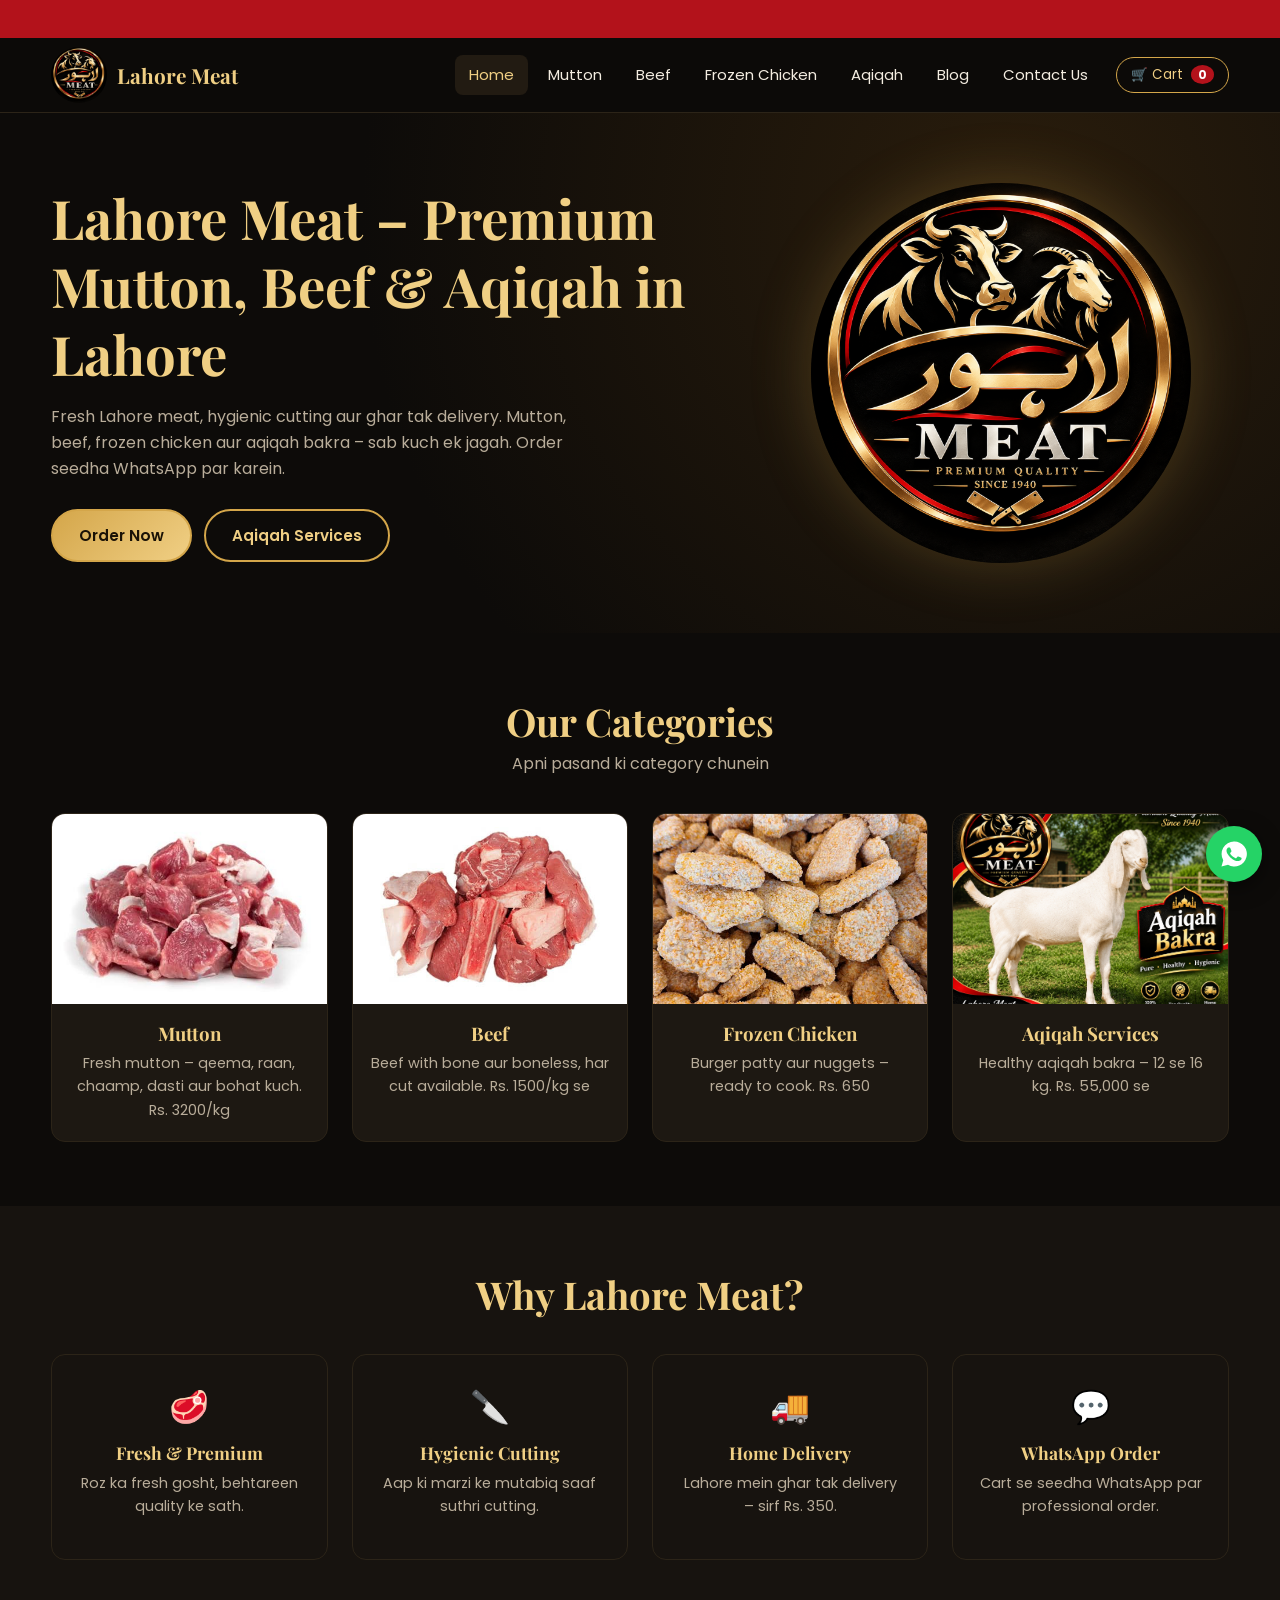
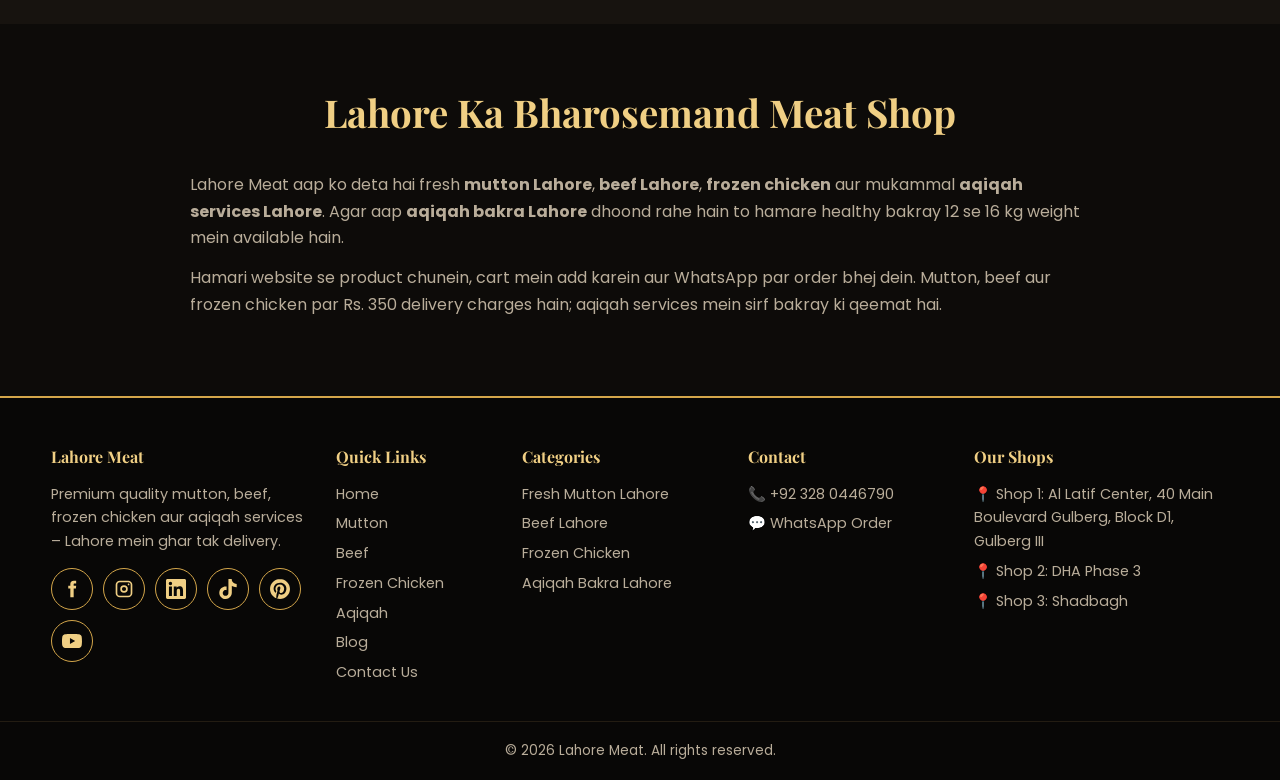
==== index.html @ cf118fa5 "Add files via upload" ====
<!DOCTYPE html>
<html lang="en">
<head>
<meta charset="UTF-8">
<meta name="viewport" content="width=device-width, initial-scale=1">
<title>Lahore Meat | Fresh Mutton, Beef, Frozen Chicken & Aqiqah Services Lahore</title>
<meta name="description" content="Lahore Meat – fresh mutton, beef, frozen chicken aur aqiqah bakra services Lahore mein. WhatsApp par order karein: +92 328 0446790.">
<meta name="keywords" content="Lahore meat, mutton Lahore, beef Lahore, frozen chicken, aqiqah bakra, aqiqah services, aqiqah Lahore">
<meta name="robots" content="index, follow">
<meta property="og:title" content="Lahore Meat | Fresh Mutton, Beef, Frozen Chicken & Aqiqah Services Lahore">
<meta property="og:description" content="Lahore Meat – fresh mutton, beef, frozen chicken aur aqiqah bakra services Lahore mein. WhatsApp par order karein: +92 328 0446790.">
<meta property="og:image" content="logo.png">
<meta property="og:type" content="website">
<link rel="icon" href="logo.png">
<link rel="preconnect" href="https://fonts.googleapis.com">
<link rel="preconnect" href="https://fonts.gstatic.com" crossorigin>
<link href="https://fonts.googleapis.com/css2?family=Playfair+Display:wght@600;700&family=Poppins:wght@400;500;600&display=swap" rel="stylesheet">
<link rel="stylesheet" href="style.css">
<script type="application/ld+json">{"@context":"https://schema.org","@type":"Butcher","name":"Lahore Meat","image":"logo.png","telephone":"+92 328 0446790","address":[{"@type":"PostalAddress","streetAddress":"Shop 1 Al Latif Center, 40 Main Boulevard Gulberg, Block D1, Gulberg III","addressLocality":"Lahore","addressCountry":"PK"},{"@type":"PostalAddress","streetAddress":"Shop 2 DHA Phase 3","addressLocality":"Lahore","addressCountry":"PK"},{"@type":"PostalAddress","streetAddress":"Shop 3 Shadbagh","addressLocality":"Lahore","addressCountry":"PK"}],"url":"","sameAs":["https://www.instagram.com/lahoremeat/","https://www.facebook.com/lahoremeat1/","https://www.linkedin.com/company/lahore-meat/home/","https://www.tiktok.com/@lahoremeat","https://www.pinterest.com/meatlahoree/","https://www.youtube.com/@meatlahore"]}</script>
</head>
<body>
<div id="site-header"></div>
<main>
<section class="hero"><div class="container"><div>
<h1>Lahore Meat – Premium Mutton, Beef &amp; Aqiqah in Lahore</h1>
<p>Fresh Lahore meat, hygienic cutting aur ghar tak delivery. Mutton, beef, frozen chicken aur aqiqah bakra – sab kuch ek jagah. Order seedha WhatsApp par karein.</p>
<div class="btns"><a class="btn btn-gold" href="mutton.html">Order Now</a><a class="btn btn-line" href="aqiqah.html">Aqiqah Services</a></div></div>
<img src="logo.png" alt="Lahore Meat logo – mutton, beef and aqiqah Lahore"></div></section>
<section><div class="container"><div class="sec-title"><h2>Our Categories</h2><p>Apni pasand ki category chunein</p></div><div class="grid cat-grid"><a class="cat-card" href="mutton.html"><img src="mutton-regular.jpg" alt="Mutton Lahore" loading="lazy"><div><h3>Mutton</h3><p>Fresh mutton – qeema, raan, chaamp, dasti aur bohat kuch. Rs. 3200/kg</p></div></a><a class="cat-card" href="beef.html"><img src="beef-withbone.jpg" alt="Beef Lahore" loading="lazy"><div><h3>Beef</h3><p>Beef with bone aur boneless, har cut available. Rs. 1500/kg se</p></div></a><a class="cat-card" href="frozen-chicken.html"><img src="chicken-nuggets.jpg" alt="Frozen Chicken Lahore" loading="lazy"><div><h3>Frozen Chicken</h3><p>Burger patty aur nuggets – ready to cook. Rs. 650</p></div></a><a class="cat-card" href="aqiqah.html"><img src="aqiqah-bakra14-15kg.png" alt="Aqiqah Services Lahore" loading="lazy"><div><h3>Aqiqah Services</h3><p>Healthy aqiqah bakra – 12 se 16 kg. Rs. 55,000 se</p></div></a></div></div></section>
<section class="seo-text"><div class="container"><div class="sec-title"><h2>Why Lahore Meat?</h2></div><div class="grid features">
<div class="feature"><i>🥩</i><h3>Fresh &amp; Premium</h3><p>Roz ka fresh gosht, behtareen quality ke sath.</p></div>
<div class="feature"><i>🔪</i><h3>Hygienic Cutting</h3><p>Aap ki marzi ke mutabiq saaf suthri cutting.</p></div>
<div class="feature"><i>🚚</i><h3>Home Delivery</h3><p>Lahore mein ghar tak delivery – sirf Rs. 350.</p></div>
<div class="feature"><i>💬</i><h3>WhatsApp Order</h3><p>Cart se seedha WhatsApp par professional order.</p></div></div></div></section>
<section><div class="container"><div class="sec-title"><h2>Lahore Ka Bharosemand Meat Shop</h2></div>
<div class="seo-text" style="background:none"><p>Lahore Meat aap ko deta hai fresh <strong>mutton Lahore</strong>, <strong>beef Lahore</strong>, <strong>frozen chicken</strong> aur mukammal <strong>aqiqah services Lahore</strong>. Agar aap <strong>aqiqah bakra Lahore</strong> dhoond rahe hain to hamare healthy bakray 12 se 16 kg weight mein available hain.</p>
<p>Hamari website se product chunein, cart mein add karein aur WhatsApp par order bhej dein. Mutton, beef aur frozen chicken par Rs. 350 delivery charges hain; aqiqah services mein sirf bakray ki qeemat hai.</p></div></div></section>
</main>
<div id="site-footer"></div>
<script src="script.js"></script>
</body>
</html>
---- style.css ----
/* ===== Lahore Meat – style.css ===== */
:root{--bg:#0d0b09;--bg2:#17130f;--card:#1d1812;--gold:#d4a64a;--gold2:#f0cf84;--red:#b3121b;--text:#f4ede1;--muted:#b9ad9a;--wa:#25d366;--r:14px}
*{box-sizing:border-box;margin:0;padding:0}
html{scroll-behavior:smooth}
body{font-family:'Poppins',Arial,sans-serif;background:var(--bg);color:var(--text);line-height:1.65}
img{max-width:100%;display:block}
a{color:inherit;text-decoration:none}
h1,h2,h3{font-family:'Playfair Display',Georgia,serif;line-height:1.25}
.container{width:min(1180px,92%);margin:auto}
section{padding:64px 0}
.sec-title{text-align:center;margin-bottom:36px}
.sec-title h2{font-size:clamp(1.7rem,4vw,2.4rem);color:var(--gold2)}
.sec-title p{color:var(--muted);margin-top:6px}
.btn{display:inline-block;padding:12px 26px;border-radius:50px;font-weight:600;border:2px solid var(--gold);cursor:pointer;transition:.25s;font-size:.95rem;font-family:inherit}
.btn-gold{background:linear-gradient(135deg,var(--gold),var(--gold2));color:#1a1206}
.btn-gold:hover{transform:translateY(-2px);box-shadow:0 8px 22px rgba(212,166,74,.35)}
.btn-line{background:transparent;color:var(--gold2)}
.btn-line:hover{background:var(--gold);color:#1a1206}
.btn-wa{background:var(--wa);border-color:var(--wa);color:#04210f}

/* Top running bar */
.topbar{background:var(--red);color:#fff;overflow:hidden;white-space:nowrap;font-size:.9rem;font-weight:500}
.topbar span{display:inline-block;padding:7px 0;padding-left:100%;animation:run 22s linear infinite}
.topbar:hover span{animation-play-state:paused}
@keyframes run{to{transform:translateX(-100%)}}

/* Header */
.header{position:sticky;top:0;z-index:50;background:rgba(13,11,9,.96);backdrop-filter:blur(8px);border-bottom:1px solid #2c2418}
.header .container{display:flex;align-items:center;justify-content:space-between;height:74px}
.brand{display:flex;align-items:center;gap:10px;font-family:'Playfair Display',serif;font-size:1.3rem;color:var(--gold2);font-weight:700}
.brand img{height:56px;width:56px;border-radius:50%}
.nav{display:flex;gap:6px;align-items:center}
.nav a{padding:8px 14px;border-radius:8px;font-size:.93rem;color:var(--text);transition:.2s}
.nav a:hover,.nav a.active{color:var(--gold2);background:#221b12}
.cart-btn{position:relative;background:none;border:1px solid var(--gold);color:var(--gold2);border-radius:50px;padding:7px 14px;cursor:pointer;font-family:inherit;margin-left:8px}
.cart-btn b{background:var(--red);color:#fff;border-radius:50%;padding:1px 7px;font-size:.75rem;margin-left:4px}
.burger{display:none;background:none;border:0;color:var(--gold2);font-size:1.9rem;cursor:pointer}

/* Hero */
.hero{padding:70px 0;background:radial-gradient(circle at 80% 20%,#2a1d0c 0,var(--bg) 60%)}
.hero .container{display:grid;grid-template-columns:1.2fr .8fr;gap:40px;align-items:center}
.hero h1{font-size:clamp(2rem,5vw,3.4rem);color:var(--gold2)}
.hero p{color:var(--muted);margin:16px 0 26px;max-width:540px}
.hero .btns{display:flex;gap:12px;flex-wrap:wrap}
.hero img{width:min(380px,100%);margin:auto;border-radius:50%;box-shadow:0 0 60px rgba(212,166,74,.25)}
.page-hero{padding:48px 0;text-align:center;background:linear-gradient(180deg,#1f170c,var(--bg))}
.page-hero h1{font-size:clamp(1.9rem,4.5vw,2.9rem);color:var(--gold2)}
.page-hero p{color:var(--muted);max-width:680px;margin:10px auto 0}

/* Grids & cards */
.grid{display:grid;gap:24px}
.cat-grid{grid-template-columns:repeat(auto-fit,minmax(240px,1fr))}
.cat-card{background:var(--card);border:1px solid #2c2418;border-radius:var(--r);overflow:hidden;transition:.3s;text-align:center}
.cat-card:hover{transform:translateY(-6px);border-color:var(--gold)}
.cat-card img{width:100%;height:190px;object-fit:cover}
.cat-card div{padding:18px}
.cat-card h3{color:var(--gold2);margin-bottom:6px}
.cat-card p{color:var(--muted);font-size:.9rem}
.prod-grid{grid-template-columns:repeat(auto-fill,minmax(250px,1fr))}
.prod{background:var(--card);border:1px solid #2c2418;border-radius:var(--r);overflow:hidden;display:flex;flex-direction:column;transition:.3s}
.prod:hover{border-color:var(--gold);transform:translateY(-4px)}
.prod img{width:100%;height:200px;object-fit:cover}
.prod-body{padding:16px;display:flex;flex-direction:column;gap:8px;flex:1}
.prod h3{font-size:1.1rem;color:var(--gold2)}
.prod small{color:var(--muted)}
.price{font-size:1.25rem;font-weight:700}
.price span{font-size:.8rem;color:var(--muted);font-weight:400}
.qty{display:flex;align-items:center;gap:10px;margin-top:auto}
.qty button{width:32px;height:32px;border-radius:50%;border:1px solid var(--gold);background:none;color:var(--gold2);font-size:1.1rem;cursor:pointer}
.qty output{min-width:70px;text-align:center;font-weight:600}
.prod .btn{width:100%;text-align:center;padding:10px}

/* Info boxes */
.features{grid-template-columns:repeat(auto-fit,minmax(220px,1fr))}
.feature{background:var(--bg2);border:1px solid #2c2418;border-radius:var(--r);padding:26px;text-align:center}
.feature i{font-style:normal;font-size:2rem}
.feature h3{margin:8px 0;color:var(--gold2);font-size:1.1rem}
.feature p{color:var(--muted);font-size:.9rem}
.note{background:#221b12;border-left:4px solid var(--gold);padding:14px 18px;border-radius:8px;margin-bottom:28px;color:var(--gold2);font-size:.95rem}
.seo-text{background:var(--bg2)}
.seo-text p{color:var(--muted);margin-bottom:14px;max-width:900px;margin-inline:auto}

/* Blog & contact */
.post{background:var(--card);border:1px solid #2c2418;border-radius:var(--r);padding:28px;margin-bottom:24px}
.post .tag{display:inline-block;background:var(--red);color:#fff;font-size:.75rem;padding:2px 12px;border-radius:50px;margin-bottom:8px}
.post h2{color:var(--gold2);font-size:1.5rem;margin-bottom:10px}
.post p{color:var(--muted);margin-bottom:10px}
.contact-grid{grid-template-columns:repeat(auto-fit,minmax(260px,1fr))}
.contact-card{background:var(--card);border:1px solid #2c2418;border-radius:var(--r);padding:30px;text-align:center}
.contact-card h3{color:var(--gold2);margin:8px 0}
.contact-card p{color:var(--muted);margin-bottom:14px}

/* Footer */
.footer{background:#080706;border-top:2px solid var(--gold);padding:46px 0 0}
.footer .cols{display:grid;grid-template-columns:1.3fr .8fr 1fr 1fr 1.3fr;gap:30px}
.footer h4{color:var(--gold2);margin-bottom:12px;font-family:'Playfair Display',serif}
.footer p,.footer li{color:var(--muted);font-size:.9rem}
.footer ul{list-style:none}
.footer li{margin-bottom:6px}
.footer a:hover{color:var(--gold2)}
.social{display:flex;flex-wrap:wrap;gap:10px;margin-top:14px}
.social a{width:42px;height:42px;border-radius:50%;border:1px solid var(--gold);display:grid;place-items:center;color:var(--gold2);transition:.25s}
.social a:hover{background:var(--gold);color:#1a1206}
.social svg{width:20px;height:20px;fill:currentColor}
.copy{text-align:center;padding:18px;margin-top:30px;border-top:1px solid #231c12;color:var(--muted);font-size:.85rem}

/* Cart drawer & floating WhatsApp */
.wa-float{position:fixed;right:18px;bottom:18px;z-index:60;background:var(--wa);width:56px;height:56px;border-radius:50%;display:grid;place-items:center;box-shadow:0 6px 20px rgba(0,0,0,.5)}
.wa-float svg{width:30px;height:30px;fill:#fff}
.overlay{position:fixed;inset:0;background:rgba(0,0,0,.6);z-index:70;display:none}
.overlay.open{display:block}
.drawer{position:fixed;top:0;right:-440px;width:min(420px,100%);height:100%;background:var(--bg2);z-index:80;transition:.3s;display:flex;flex-direction:column;border-left:1px solid var(--gold)}
.drawer.open{right:0}
.drawer header{display:flex;justify-content:space-between;align-items:center;padding:18px;border-bottom:1px solid #2c2418}
.drawer header h3{color:var(--gold2)}
.dh-actions{display:flex;align-items:center;gap:12px}
.dh-wa{width:38px;height:38px;border-radius:50%;background:var(--wa);display:grid;place-items:center}
.dh-wa svg{width:22px;height:22px;fill:#fff}
.fld{font-size:.85rem;font-weight:500;color:var(--gold2);margin-bottom:-6px}
.drawer header button{background:none;border:0;color:var(--text);font-size:1.6rem;cursor:pointer}
.cart-items{flex:1;overflow:auto;padding:14px 18px}
.ci{display:flex;justify-content:space-between;gap:10px;padding:10px 0;border-bottom:1px solid #2c2418;font-size:.9rem}
.ci small{color:var(--muted);display:block}
.ci button{background:none;border:0;color:#ff6b6b;cursor:pointer;font-size:.8rem}
.cart-foot{padding:16px 18px;border-top:1px solid #2c2418;display:grid;gap:10px}
.cart-foot input,.cart-foot textarea{width:100%;padding:10px;border-radius:8px;border:1px solid #3a2f1d;background:var(--bg);color:var(--text);font-family:inherit}
.row{display:flex;justify-content:space-between;font-size:.92rem;color:var(--muted)}
.row.total{color:var(--gold2);font-weight:700;font-size:1.1rem}
.empty{text-align:center;color:var(--muted);padding:40px 0}

/* Responsive */
@media(max-width:860px){
 .burger{display:block}
 .nav{position:absolute;top:74px;left:0;right:0;background:var(--bg);flex-direction:column;padding:12px;border-bottom:1px solid var(--gold);display:none}
 .nav.open{display:flex}
 .nav a{width:100%;text-align:center}
 .hero .container{grid-template-columns:1fr;text-align:center}
 .hero p{margin-inline:auto}.hero .btns{justify-content:center}
 .hero img{order:-1;width:240px}
 .footer .cols{grid-template-columns:1fr 1fr}.footer .cols>div:first-child,.footer .cols>div:last-child{grid-column:1/-1}
 section{padding:46px 0}
}
@media(max-width:520px){.footer .cols{grid-template-columns:1fr}.brand span{font-size:1.05rem}.prod-grid{grid-template-columns:1fr 1fr;gap:12px}.prod img{height:130px}.prod-body{padding:10px}.prod h3{font-size:.95rem}.qty button{width:28px;height:28px}.qty output{min-width:52px;font-size:.85rem}}
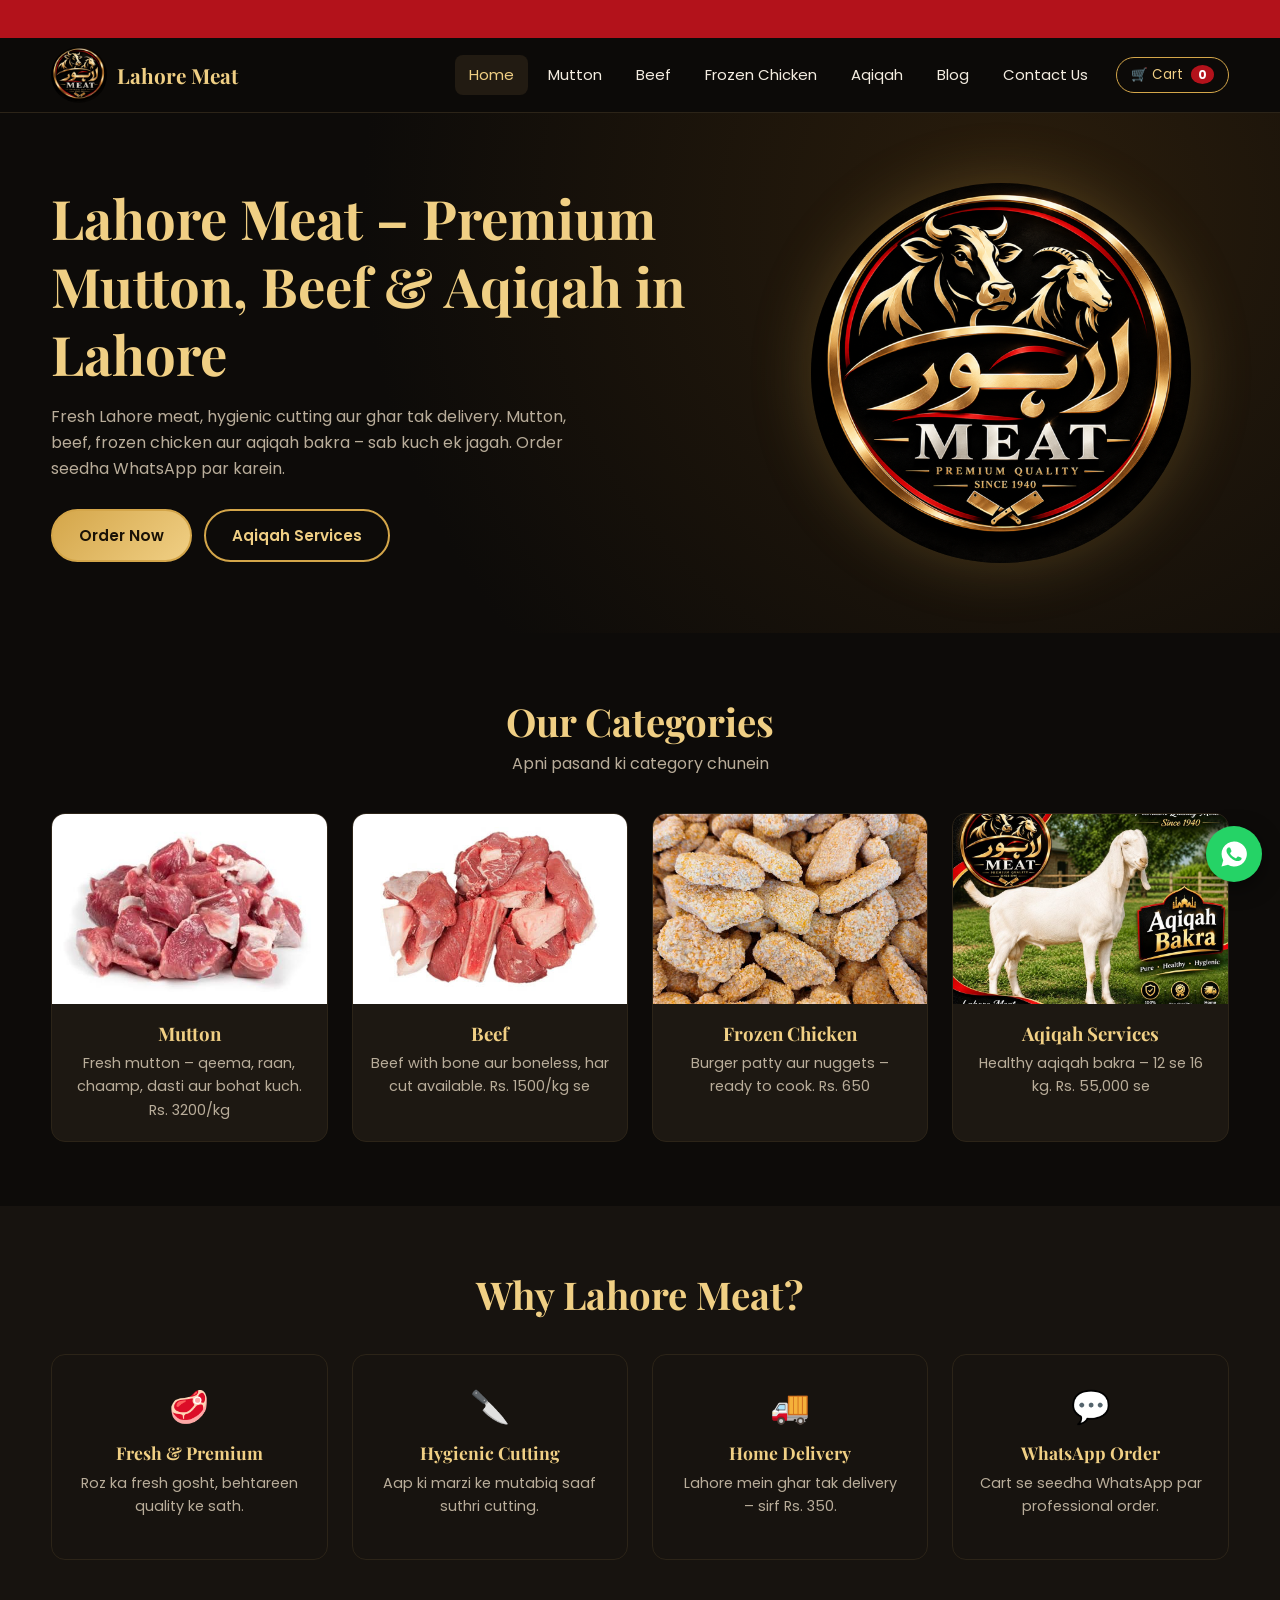
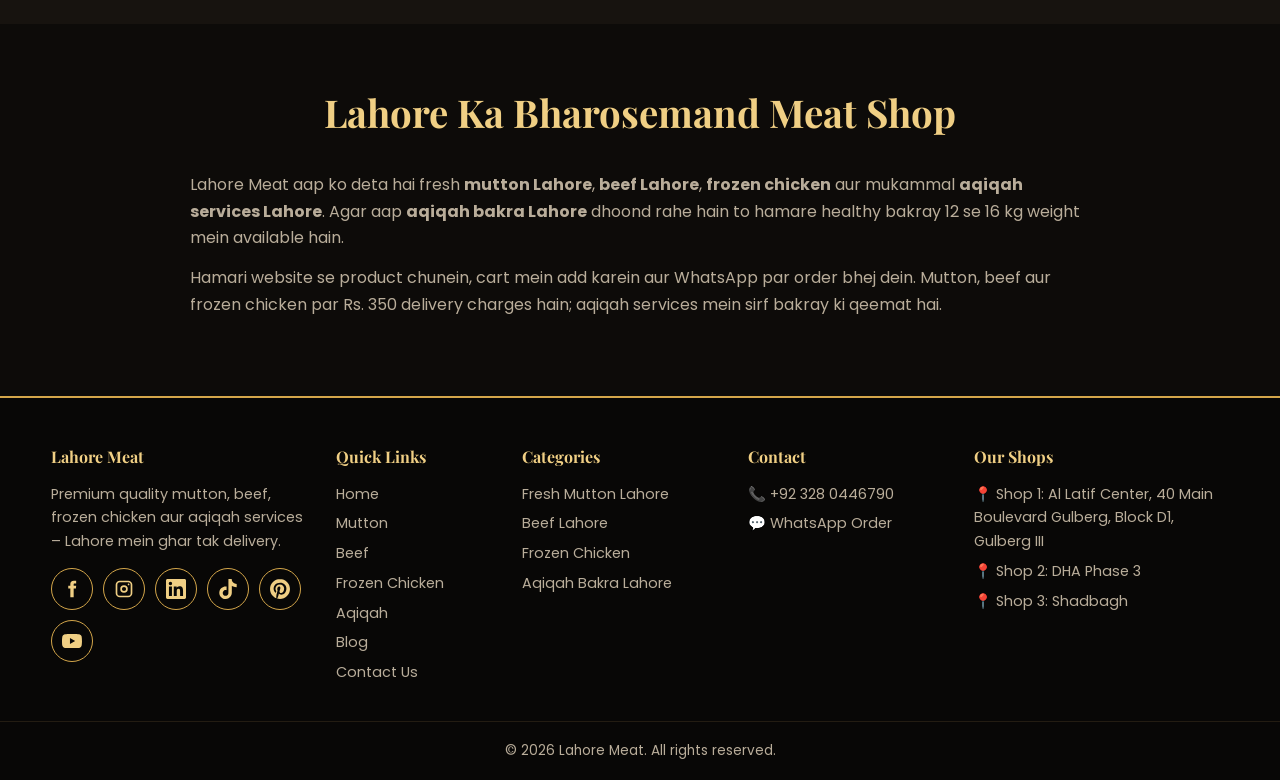
==== commit 158aef8f: "Add files via upload Updated website" ====
--- a/index.html
+++ b/index.html
@@ -1,24 +1,47 @@
 <!DOCTYPE html>
-<html lang="en">
+<html lang="en-PK">
 <head>
+<!-- Google Tag Manager -->
+<script>(function(w,d,s,l,i){w[l]=w[l]||[];w[l].push({'gtm.start':new Date().getTime(),event:'gtm.js'});var f=d.getElementsByTagName(s)[0],j=d.createElement(s),dl=l!='dataLayer'?'&l='+l:'';j.async=true;j.src='https://www.googletagmanager.com/gtm.js?id='+i+dl;f.parentNode.insertBefore(j,f);})(window,document,'script','dataLayer','GTM-W9HLSXT3');</script>
+<!-- End Google Tag Manager -->
 <meta charset="UTF-8">
 <meta name="viewport" content="width=device-width, initial-scale=1">
-<title>Lahore Meat | Fresh Mutton, Beef, Frozen Chicken & Aqiqah Services Lahore</title>
+<title>Lahore Meat | Fresh Mutton, Beef & Aqiqah Services in Lahore</title>
 <meta name="description" content="Lahore Meat – fresh mutton, beef, frozen chicken aur aqiqah bakra services Lahore mein. WhatsApp par order karein: +92 328 0446790.">
 <meta name="keywords" content="Lahore meat, mutton Lahore, beef Lahore, frozen chicken, aqiqah bakra, aqiqah services, aqiqah Lahore">
-<meta name="robots" content="index, follow">
-<meta property="og:title" content="Lahore Meat | Fresh Mutton, Beef, Frozen Chicken & Aqiqah Services Lahore">
+<meta property="og:title" content="Lahore Meat | Fresh Mutton, Beef & Aqiqah Services in Lahore">
 <meta property="og:description" content="Lahore Meat – fresh mutton, beef, frozen chicken aur aqiqah bakra services Lahore mein. WhatsApp par order karein: +92 328 0446790.">
-<meta property="og:image" content="logo.png">
-<meta property="og:type" content="website">
-<link rel="icon" href="logo.png">
 <link rel="preconnect" href="https://fonts.googleapis.com">
 <link rel="preconnect" href="https://fonts.gstatic.com" crossorigin>
 <link href="https://fonts.googleapis.com/css2?family=Playfair+Display:wght@600;700&family=Poppins:wght@400;500;600&display=swap" rel="stylesheet">
 <link rel="stylesheet" href="style.css">
-<script type="application/ld+json">{"@context":"https://schema.org","@type":"Butcher","name":"Lahore Meat","image":"logo.png","telephone":"+92 328 0446790","address":[{"@type":"PostalAddress","streetAddress":"Shop 1 Al Latif Center, 40 Main Boulevard Gulberg, Block D1, Gulberg III","addressLocality":"Lahore","addressCountry":"PK"},{"@type":"PostalAddress","streetAddress":"Shop 2 DHA Phase 3","addressLocality":"Lahore","addressCountry":"PK"},{"@type":"PostalAddress","streetAddress":"Shop 3 Shadbagh","addressLocality":"Lahore","addressCountry":"PK"}],"url":"","sameAs":["https://www.instagram.com/lahoremeat/","https://www.facebook.com/lahoremeat1/","https://www.linkedin.com/company/lahore-meat/home/","https://www.tiktok.com/@lahoremeat","https://www.pinterest.com/meatlahoree/","https://www.youtube.com/@meatlahore"]}</script>
+<!-- SEO -->
+<link rel="canonical" href="https://lahoremeat.com/">
+<link rel="icon" type="image/png" href="logo.png">
+<link rel="apple-touch-icon" href="logo.png">
+<meta name="theme-color" content="#0d0b09">
+<meta name="author" content="Lahore Meat">
+<meta name="robots" content="index, follow, max-image-preview:large, max-snippet:-1">
+<meta property="og:type" content="website">
+<meta property="og:site_name" content="Lahore Meat">
+<meta property="og:locale" content="en_PK">
+<meta property="og:url" content="https://lahoremeat.com/">
+<meta property="og:image" content="https://lahoremeat.com/og-image.jpg">
+<meta property="og:image:width" content="1200">
+<meta property="og:image:height" content="630">
+<meta property="og:image:alt" content="Lahore Meat – fresh mutton, beef, frozen chicken and aqiqah in Lahore">
+<meta name="twitter:card" content="summary_large_image">
+<meta name="twitter:title" content="Lahore Meat | Fresh Mutton, Beef & Aqiqah Services in Lahore">
+<meta name="twitter:description" content="Lahore Meat – fresh mutton, beef, frozen chicken aur aqiqah bakra services Lahore mein. WhatsApp par order karein: +92 328 0446790.">
+<meta name="twitter:image" content="https://lahoremeat.com/og-image.jpg">
+<script type="application/ld+json">{"@context":"https://schema.org","@type":["Butcher","LocalBusiness"],"@id":"https://lahoremeat.com/#business","name":"Lahore Meat","url":"https://lahoremeat.com/","image":"https://lahoremeat.com/og-image.jpg","logo":"https://lahoremeat.com/logo.png","telephone":"+92 328 0446790","description":"Lahore Meat – fresh mutton, beef, frozen chicken aur aqiqah bakra services Lahore mein. WhatsApp par order karein: +92 328 0446790.","areaServed":{"@type":"City","name":"Lahore"},"address":[{"@type":"PostalAddress","streetAddress":"Shop 1 Al Latif Center, 40 Main Boulevard Gulberg, Block D1, Gulberg III","addressLocality":"Lahore","addressCountry":"PK"},{"@type":"PostalAddress","streetAddress":"Shop 2 DHA Phase 3","addressLocality":"Lahore","addressCountry":"PK"},{"@type":"PostalAddress","streetAddress":"Shop 3 Shadbagh","addressLocality":"Lahore","addressCountry":"PK"}],"sameAs":["https://www.instagram.com/lahoremeat/","https://www.facebook.com/lahoremeat1/","https://www.linkedin.com/company/lahore-meat/home/","https://www.tiktok.com/@lahoremeat","https://www.pinterest.com/meatlahoree/","https://www.youtube.com/@meatlahore"]}</script>
+<script type="application/ld+json">{"@context":"https://schema.org","@type":"WebSite","@id":"https://lahoremeat.com/#website","url":"https://lahoremeat.com/","name":"Lahore Meat","inLanguage":"en-PK","publisher":{"@id":"https://lahoremeat.com/#business"}}</script>
+<!-- /SEO -->
 </head>
 <body>
+<!-- Google Tag Manager (noscript) -->
+<noscript><iframe src="https://www.googletagmanager.com/ns.html?id=GTM-W9HLSXT3" height="0" width="0" style="display:none;visibility:hidden"></iframe></noscript>
+<!-- End Google Tag Manager (noscript) -->
 <div id="site-header"></div>
 <main>
 <section class="hero"><div class="container"><div>
@@ -26,7 +49,7 @@
 <p>Fresh Lahore meat, hygienic cutting aur ghar tak delivery. Mutton, beef, frozen chicken aur aqiqah bakra – sab kuch ek jagah. Order seedha WhatsApp par karein.</p>
 <div class="btns"><a class="btn btn-gold" href="mutton.html">Order Now</a><a class="btn btn-line" href="aqiqah.html">Aqiqah Services</a></div></div>
 <img src="logo.png" alt="Lahore Meat logo – mutton, beef and aqiqah Lahore"></div></section>
-<section><div class="container"><div class="sec-title"><h2>Our Categories</h2><p>Apni pasand ki category chunein</p></div><div class="grid cat-grid"><a class="cat-card" href="mutton.html"><img src="mutton-regular.jpg" alt="Mutton Lahore" loading="lazy"><div><h3>Mutton</h3><p>Fresh mutton – qeema, raan, chaamp, dasti aur bohat kuch. Rs. 3200/kg</p></div></a><a class="cat-card" href="beef.html"><img src="beef-withbone.jpg" alt="Beef Lahore" loading="lazy"><div><h3>Beef</h3><p>Beef with bone aur boneless, har cut available. Rs. 1500/kg se</p></div></a><a class="cat-card" href="frozen-chicken.html"><img src="chicken-nuggets.jpg" alt="Frozen Chicken Lahore" loading="lazy"><div><h3>Frozen Chicken</h3><p>Burger patty aur nuggets – ready to cook. Rs. 650</p></div></a><a class="cat-card" href="aqiqah.html"><img src="aqiqah-bakra14-15kg.png" alt="Aqiqah Services Lahore" loading="lazy"><div><h3>Aqiqah Services</h3><p>Healthy aqiqah bakra – 12 se 16 kg. Rs. 55,000 se</p></div></a></div></div></section>
+<section><div class="container"><div class="sec-title"><h2>Our Categories</h2><p>Apni pasand ki category chunein</p></div><div class="grid cat-grid"><a class="cat-card" href="mutton.html"><img src="mutton-regular.jpg" alt="Mutton Lahore" loading="lazy"><div><h3>Mutton</h3><p>Fresh mutton – qeema, raan, chaamp, dasti aur bohat kuch. Rs. 3200/kg</p></div></a><a class="cat-card" href="beef.html"><img src="beef-withbone.jpg" alt="Beef Lahore" loading="lazy"><div><h3>Beef</h3><p>Beef with bone aur boneless, har cut available. Rs. 1500/kg se</p></div></a><a class="cat-card" href="frozen-chicken.html"><img src="chicken-nuggets.jpg" alt="Frozen Chicken Lahore" loading="lazy"><div><h3>Frozen Chicken</h3><p>Burger patty aur nuggets – ready to cook. Rs. 650</p></div></a><a class="cat-card" href="aqiqah.html"><img src="aqiqah-bakra14-15kg.jpg" alt="Aqiqah Services Lahore" loading="lazy"><div><h3>Aqiqah Services</h3><p>Healthy aqiqah bakra – 12 se 16 kg. Rs. 55,000 se</p></div></a></div></div></section>
 <section class="seo-text"><div class="container"><div class="sec-title"><h2>Why Lahore Meat?</h2></div><div class="grid features">
 <div class="feature"><i>🥩</i><h3>Fresh &amp; Premium</h3><p>Roz ka fresh gosht, behtareen quality ke sath.</p></div>
 <div class="feature"><i>🔪</i><h3>Hygienic Cutting</h3><p>Aap ki marzi ke mutabiq saaf suthri cutting.</p></div>
--- a/style.css
+++ b/style.css
@@ -113,10 +113,6 @@
 .drawer.open{right:0}
 .drawer header{display:flex;justify-content:space-between;align-items:center;padding:18px;border-bottom:1px solid #2c2418}
 .drawer header h3{color:var(--gold2)}
-.dh-actions{display:flex;align-items:center;gap:12px}
-.dh-wa{width:38px;height:38px;border-radius:50%;background:var(--wa);display:grid;place-items:center}
-.dh-wa svg{width:22px;height:22px;fill:#fff}
-.fld{font-size:.85rem;font-weight:500;color:var(--gold2);margin-bottom:-6px}
 .drawer header button{background:none;border:0;color:var(--text);font-size:1.6rem;cursor:pointer}
 .cart-items{flex:1;overflow:auto;padding:14px 18px}
 .ci{display:flex;justify-content:space-between;gap:10px;padding:10px 0;border-bottom:1px solid #2c2418;font-size:.9rem}
@@ -141,3 +137,57 @@
  section{padding:46px 0}
 }
 @media(max-width:520px){.footer .cols{grid-template-columns:1fr}.brand span{font-size:1.05rem}.prod-grid{grid-template-columns:1fr 1fr;gap:12px}.prod img{height:130px}.prod-body{padding:10px}.prod h3{font-size:.95rem}.qty button{width:28px;height:28px}.qty output{min-width:52px;font-size:.85rem}}
+
+/* Cuts, cart lines, confirm modal */
+.cut-lbl{display:flex;flex-direction:column;gap:3px;font-size:.78rem;color:var(--muted)}
+.cut-sel{width:100%;padding:7px 8px;border-radius:8px;border:1px solid #3a2f1d;background:var(--bg);color:var(--text);font-family:inherit;font-size:.85rem}
+.ci-main{display:flex;flex-direction:column;gap:5px;flex:1;min-width:0}
+.ci-side{text-align:right;white-space:nowrap}
+.ci-qty{display:flex;align-items:center;gap:8px}
+.ci-qty button{width:26px;height:26px;border-radius:50%;border:1px solid var(--gold);background:none;color:var(--gold2);font-size:1rem;cursor:pointer;line-height:1}
+.ci-qty span{font-size:.85rem;min-width:56px;text-align:center}
+.cart-foot{max-height:58vh;overflow:auto}
+.cart-foot textarea{resize:vertical}
+.modal{position:fixed;inset:0;background:rgba(0,0,0,.75);z-index:100;display:none;align-items:center;justify-content:center;padding:14px;overflow:auto}
+.modal.open{display:flex}
+.modal-box{position:relative;background:var(--bg2);border:1px solid var(--gold);border-radius:var(--r);width:min(520px,100%);max-height:94vh;overflow:auto;padding:22px;display:grid;gap:14px}
+.modal-box h3{color:var(--gold2);padding-right:30px}
+.modal-x{position:absolute;top:10px;right:14px;background:none;border:0;color:var(--text);font-size:1.8rem;cursor:pointer}
+.cm-line{display:flex;justify-content:space-between;gap:10px;padding:6px 0;border-bottom:1px solid #2c2418;font-size:.9rem}
+.cm-line small{display:block;color:var(--gold2)}
+.cm-total{color:var(--gold2);font-weight:700;font-size:1.1rem;border:0}
+.cm-note{color:var(--muted);font-size:.88rem;margin-top:6px}
+.bank{background:#fff;color:#14213d;border:2px solid var(--gold);border-radius:12px;padding:14px;display:grid;gap:8px}
+.bank h4{color:#0b2a6f;font-family:'Poppins',sans-serif}
+.bank-row{display:grid;grid-template-columns:1fr auto;gap:2px 10px;align-items:center;border-top:1px solid #e5e5e5;padding-top:8px}
+.bank-row span{grid-column:1/-1;font-size:.78rem;color:#555}
+.bank-row b{font-size:1.02rem;word-break:break-all}
+.bank-row .acc{font-size:1.25rem;letter-spacing:1px;background:#fbbf24;padding:3px 8px;border-radius:6px;justify-self:start}
+.bank-row button{background:#0b2a6f;color:#fff;border:0;border-radius:6px;padding:6px 12px;cursor:pointer;font-family:inherit;font-size:.8rem}
+.bank-hint{font-size:.82rem;color:#7a1010;font-weight:600}
+.cm-status{color:var(--wa);font-weight:600;font-size:.92rem}
+#cmSend{width:100%;text-align:center}
+
+/* Add-to-cart popup */
+.add-popup{position:fixed;left:50%;bottom:16px;transform:translate(-50%,140%);width:min(440px,calc(100% - 24px));background:var(--bg2);border:1px solid var(--gold);border-radius:var(--r);padding:14px;z-index:90;box-shadow:0 10px 34px rgba(0,0,0,.65);transition:.3s;display:grid;gap:10px;pointer-events:none;opacity:0}
+.add-popup.open{transform:translate(-50%,0);pointer-events:auto;opacity:1}
+.ap-text{font-size:.92rem}
+.ap-text b{color:var(--gold2)}
+.ap-text small{color:var(--muted)}
+.ap-btns{display:grid;grid-template-columns:1fr 1fr;gap:10px}
+.ap-btns .btn{padding:9px 10px;text-align:center;font-size:.88rem}
+.cart-foot input[type=tel]{width:100%}
+
+/* Small-screen polish */
+.bank-row b{word-break:normal;overflow-wrap:anywhere}
+.bank-row .acc{word-break:keep-all;overflow-wrap:normal;white-space:nowrap}
+#cmSend{position:sticky;bottom:-22px;box-shadow:0 -10px 14px var(--bg2);z-index:2}
+.row span:last-child{white-space:nowrap}
+@media(max-width:400px){
+ .modal-box{padding:16px}
+ .bank{padding:10px}
+ .bank-row .acc{font-size:1rem;letter-spacing:0;padding:3px 6px}
+ .bank-row b{font-size:.95rem}
+ #cmSend{bottom:-16px}
+ .cart-foot{padding:12px 14px;gap:8px}
+}
